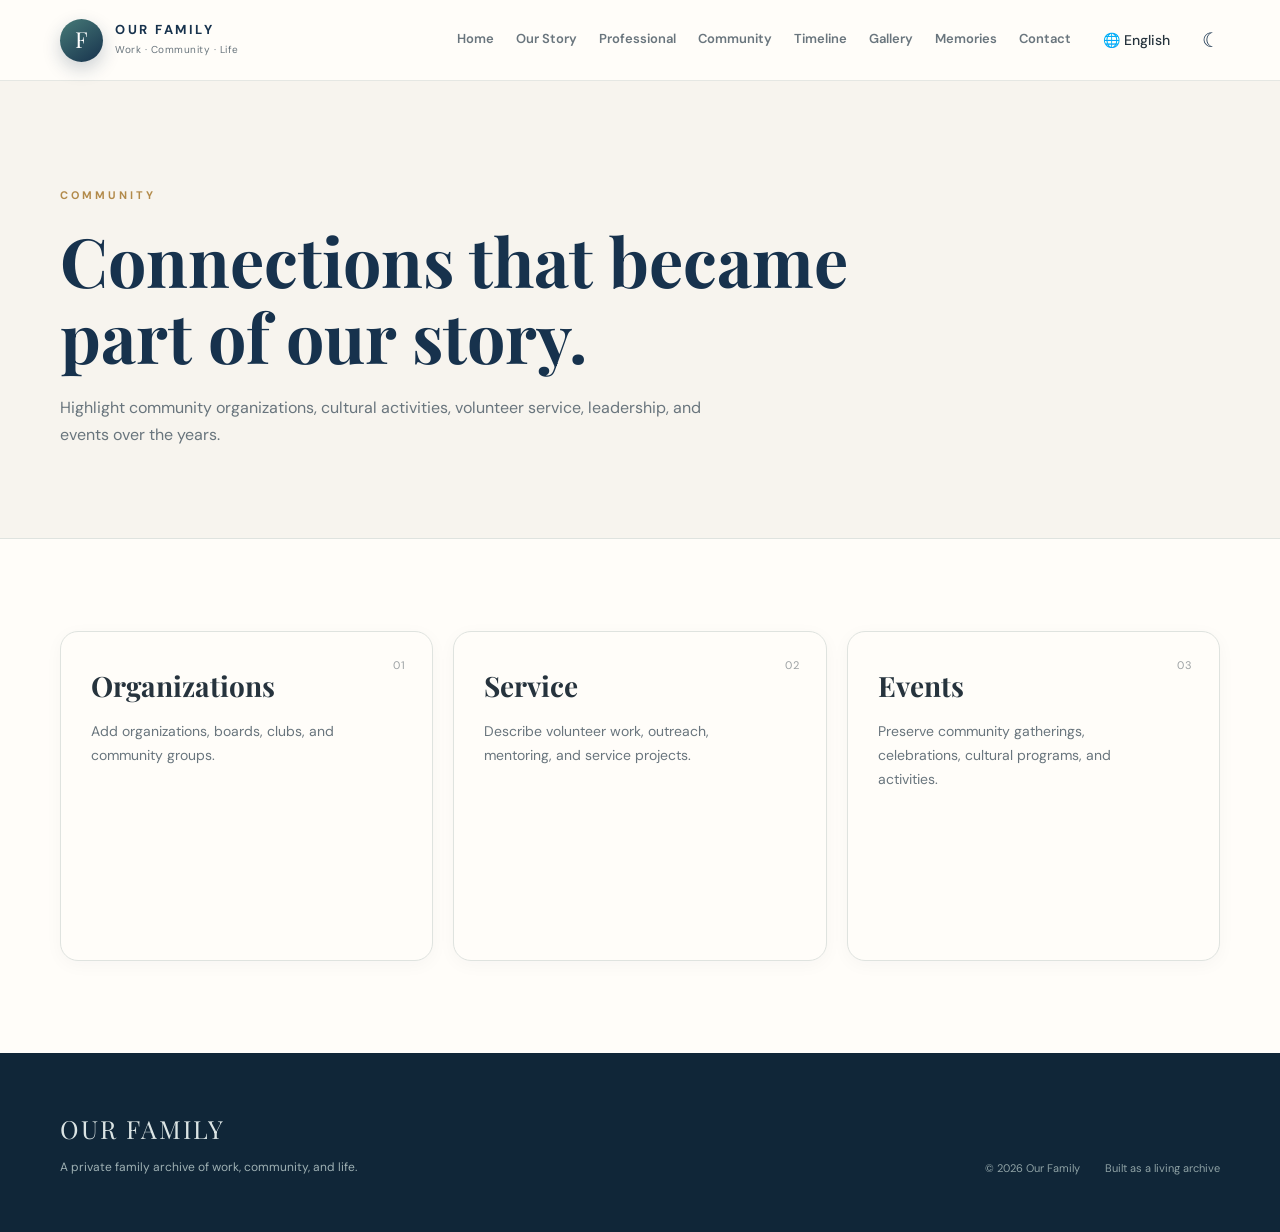
==== family-website-starter/community.html @ 3c34060d "Add files via upload" ====
<!DOCTYPE html>
<html lang="en">

<head>

    <meta charset="UTF-8">
    <meta name="viewport" content="width=device-width,initial-scale=1.0">

    <meta name="description"
          data-en="A record of community organizations, volunteer activities, events, and service."
          data-zh="记录社区组织、志愿活动、事件与服务。"
          content="A record of community organizations, volunteer activities, events, and service.">

    <title data-en="Community | Our Family" data-zh="社区 | 我们的家">
        Community | Our Family
    </title>

    <link rel="preconnect" href="https://fonts.googleapis.com">
    <link rel="preconnect" href="https://fonts.gstatic.com" crossorigin>
    <link href="https://fonts.googleapis.com/css2?family=DM+Sans:wght@400;500;600;700&family=Playfair+Display:wght@500;600;700&display=swap" rel="stylesheet">
    <link rel="stylesheet" href="css/style.css">

</head>


<body>

<header class="site-header">

    <nav class="navbar container">

        <a class="brand" href="index.html">
            <span class="brand-mark">F</span>
            <span>
                <strong data-en="OUR FAMILY" data-zh="我们的家">OUR FAMILY</strong>
                <small data-en="Work · Community · Life" data-zh="工作 · 社区 · 生活">Work · Community · Life</small>
            </span>
        </a>

        <button class="menu-toggle" id="menuToggle">☰</button>

        <div class="nav-links" id="navLinks">

            <a href="index.html"        data-en="Home"         data-zh="首页">Home</a>
            <a href="story.html"        data-en="Our Story"    data-zh="我们的故事">Our Story</a>
            <a href="professional.html" data-en="Professional" data-zh="职业">Professional</a>
            <a href="community.html"    data-en="Community"    data-zh="社区">Community</a>
            <a href="timeline.html"     data-en="Timeline"     data-zh="时间线">Timeline</a>
            <a href="gallery.html"      data-en="Gallery"      data-zh="相册">Gallery</a>
            <a href="memories.html"     data-en="Memories"     data-zh="回忆">Memories</a>
            <a href="contact.html"      data-en="Contact"      data-zh="联系我们">Contact</a>

            <div class="language-switcher">
                <button id="languageButton" aria-label="Select language" title="Select language">🌐 English</button>
                <div id="languageMenu" class="language-menu">
                    <button id="englishButton">🇺🇸 English</button>
                    <button id="chineseButton">🇨🇳 中文</button>
                </div>
            </div>

            <button class="icon-button" id="themeButton">☾</button>

        </div>

    </nav>

</header>


<main>

    <section class="page-hero">
        <div class="container">

            <p class="eyebrow" data-en="Community" data-zh="社区">Community</p>

            <h1 data-en="Connections that became part of our story."
                data-zh="成为我们故事一部分的种种联系。">
                Connections that became part of our story.
            </h1>

            <p data-en="Highlight community organizations, cultural activities, volunteer service, leadership, and events over the years."
               data-zh="展示多年来参与的社区组织、文化活动、志愿服务、领导角色与活动。">
                Highlight community organizations, cultural activities,
                volunteer service, leadership, and events over the years.
            </p>

        </div>
    </section>


    <section class="section">

        <div class="container">

            <div class="feature-grid">

                <div class="feature-card">
                    <span class="card-number">01</span>
                    <h3 data-en="Organizations" data-zh="组织">Organizations</h3>
                    <p data-en="Add organizations, boards, clubs, and community groups."
                       data-zh="添加组织、理事会、俱乐部和社区团体。">
                        Add organizations, boards, clubs, and community groups.
                    </p>
                </div>

                <div class="feature-card">
                    <span class="card-number">02</span>
                    <h3 data-en="Service" data-zh="服务">Service</h3>
                    <p data-en="Describe volunteer work, outreach, mentoring, and service projects."
                       data-zh="描述志愿工作、外展、辅导和服务项目。">
                        Describe volunteer work, outreach, mentoring, and
                        service projects.
                    </p>
                </div>

                <div class="feature-card">
                    <span class="card-number">03</span>
                    <h3 data-en="Events" data-zh="活动">Events</h3>
                    <p data-en="Preserve community gatherings, celebrations, cultural programs, and activities."
                       data-zh="保存社区聚会、庆典、文化节目和活动。">
                        Preserve community gatherings, celebrations, cultural
                        programs, and activities.
                    </p>
                </div>

            </div>

        </div>

    </section>

</main>


<footer class="footer">
    <div class="container footer-grid">
        <div>
            <div class="footer-brand" data-en="OUR FAMILY" data-zh="我们的家">OUR FAMILY</div>
            <p data-en="A private family archive of work, community, and life."
               data-zh="一个记录工作、社区与生活的私人家族档案。">
                A private family archive of work, community, and life.
            </p>
        </div>
        <div class="footer-meta">
            <span data-en="© 2026 Our Family" data-zh="© 2026 我们的家">© 2026 Our Family</span>
            <span data-en="Built as a living archive" data-zh="构建为一份鲜活的档案">Built as a living archive</span>
        </div>
    </div>
</footer>


<style>
.language-switcher{position:relative;display:inline-block}
#languageButton{border:none;background:transparent;color:inherit;font-family:inherit;font-size:14px;font-weight:500;cursor:pointer;padding:8px 10px;border-radius:8px;transition:background .3s ease,color .3s ease}
#languageButton:hover{background:rgba(0,0,0,.06)}
.language-menu{position:absolute;top:calc(100% + 8px);right:0;min-width:140px;background:#fff;border:1px solid #E5E9EF;border-radius:10px;box-shadow:0 8px 25px rgba(0,0,0,.15);padding:6px;display:none;z-index:1000}
.language-menu.show{display:block}
.language-menu button{width:100%;border:none;background:transparent;text-align:left;padding:9px 12px;border-radius:7px;font-family:inherit;font-size:14px;cursor:pointer;color:#333}
.language-menu button:hover{background:#EAF3FC;color:#0B4F9C}
body.dark .language-menu,body.theme-dark .language-menu{background:#18232D;border-color:#2D3A45}
body.dark .language-menu button,body.theme-dark .language-menu button{color:#E5E9EF}
body.dark .language-menu button:hover,body.theme-dark .language-menu button:hover{background:#24384A;color:#8FC5FF}
</style>


<script>
(function(){
    var DEFAULT_LANG = "en";
    var STORAGE_KEY  = "family-site-language";
    var langButton = document.getElementById("languageButton");
    var langMenu   = document.getElementById("languageMenu");
    var enButton   = document.getElementById("englishButton");
    var zhButton   = document.getElementById("chineseButton");
    if (!langButton) return;
    var currentLang = localStorage.getItem(STORAGE_KEY) || DEFAULT_LANG;
    function applyLanguage(lang){
        currentLang = lang;
        localStorage.setItem(STORAGE_KEY, lang);
        document.documentElement.lang = lang === "zh" ? "zh-CN" : "en";
        document.querySelectorAll("[data-en][data-zh]").forEach(function(el){
            var text = el.getAttribute("data-" + lang);
            if (text !== null) el.textContent = text;
        });
        langButton.textContent = lang === "zh" ? "🌐 中文" : "🌐 English";
    }
    applyLanguage(currentLang);
    langButton.addEventListener("click", function(e){
        e.stopPropagation();
        langMenu.classList.toggle("show");
    });
    enButton.addEventListener("click", function(){
        applyLanguage("en");
        langMenu.classList.remove("show");
    });
    zhButton.addEventListener("click", function(){
        applyLanguage("zh");
        langMenu.classList.remove("show");
    });
    document.addEventListener("click", function(e){
        if (!langMenu.contains(e.target) && e.target !== langButton) {
            langMenu.classList.remove("show");
        }
    });
})();
</script>


<script src="js/main.js"></script>

</body>

</html>
---- family-website-starter/css/style.css ----
:root {
  --navy: #17324d;
  --navy-deep: #102638;
  --teal: #477b78;
  --sage: #dfe9e3;
  --gold: #b28a4a;
  --cream: #f7f4ee;
  --paper: #fffdf9;
  --ink: #26333d;
  --muted: #69757d;
  --line: #dfe3df;
  --shadow: 0 18px 50px rgba(25, 45, 60, .10);
  --radius: 18px;
}
* { box-sizing: border-box; margin: 0; padding: 0; }
html { scroll-behavior: smooth; }
body { font-family: "DM Sans", sans-serif; color: var(--ink); background: var(--paper); line-height: 1.7; }
body.dark { --paper:#15202a; --cream:#101a22; --ink:#edf2f2; --muted:#b4c0c3; --line:#33434c; --navy:#dce8e7; --navy-deep:#f1f5f4; --sage:#263a3a; --shadow:0 18px 50px rgba(0,0,0,.25); }
a { color: inherit; text-decoration: none; }
.container { width: min(1160px, calc(100% - 40px)); margin: auto; }
.section { padding: 92px 0; }
.site-header { position: sticky; top:0; z-index:50; background: rgba(255,253,249,.88); backdrop-filter: blur(16px); border-bottom:1px solid rgba(223,227,223,.8); }
.dark .site-header { background:rgba(16,26,34,.90); }
.navbar { min-height:78px; display:flex; align-items:center; justify-content:space-between; gap:25px; }
.brand { display:flex; align-items:center; gap:12px; min-width:210px; }
.brand-mark { width:43px; height:43px; border-radius:50%; display:grid; place-items:center; color:#fff; background:linear-gradient(145deg,var(--teal),var(--navy)); font-family:"Playfair Display",serif; font-size:22px; box-shadow:0 7px 18px rgba(23,50,77,.22); }
.brand strong { display:block; color:var(--navy); font-size:13px; letter-spacing:2.5px; line-height:1.2; }
.dark .brand strong { color:var(--navy-deep); }
.brand small { display:block; color:var(--muted); font-size:10px; letter-spacing:.5px; margin-top:3px; }
.nav-links { display:flex; align-items:center; gap:22px; }
.nav-links a { font-size:13px; font-weight:600; color:var(--muted); padding:28px 0; border-bottom:2px solid transparent; }
.nav-links a:hover,.nav-links a.active { color:var(--navy); border-bottom-color:var(--gold); }
.icon-button,.menu-toggle { border:0; background:none; cursor:pointer; color:var(--navy); font-size:20px; }
.menu-toggle { display:none; }
.hero { min-height:690px; position:relative; display:flex; align-items:center; overflow:hidden; background:linear-gradient(115deg,#102b40,#315f65); color:#fff; }
.hero::before { content:""; position:absolute; inset:0; background:radial-gradient(circle at 78% 30%,rgba(255,255,255,.15),transparent 34%), linear-gradient(90deg,rgba(16,38,56,.93),rgba(23,50,77,.55)); }
.hero::after { content:""; position:absolute; right:-8%; bottom:-42%; width:55%; aspect-ratio:1; border:1px solid rgba(255,255,255,.15); border-radius:50%; box-shadow:0 0 0 80px rgba(255,255,255,.025),0 0 0 160px rgba(255,255,255,.018); }
.hero-content { position:relative; z-index:2; padding:100px 20px; }
.eyebrow { text-transform:uppercase; letter-spacing:3px; font-size:11px; font-weight:700; color:var(--gold); margin-bottom:17px; }
.hero h1 { font-family:"Playfair Display",serif; font-size:clamp(48px,6vw,76px); line-height:1.08; font-weight:600; max-width:800px; }
.hero h1 em { color:#d7e5df; font-weight:500; }
.hero-text { max-width:620px; color:#d9e4e5; margin:25px 0 34px; font-size:17px; }
.hero-actions { display:flex; gap:13px; flex-wrap:wrap; }
.button { display:inline-flex; align-items:center; justify-content:center; min-height:48px; padding:0 23px; border-radius:999px; font-weight:700; font-size:13px; transition:.2s; }
.button:hover { transform:translateY(-2px); }
.button-primary { background:#fff; color:var(--navy-deep); }
.button-light { border:1px solid rgba(255,255,255,.45); color:#fff; }
.hero-note { position:absolute; z-index:3; bottom:26px; right:30px; font-size:10px; letter-spacing:1.5px; text-transform:uppercase; opacity:.65; }
.intro { background:var(--cream); }
.intro-grid { display:grid; grid-template-columns:1fr 1fr; gap:80px; align-items:start; }
h2 { font-family:"Playfair Display",serif; font-size:clamp(34px,4vw,52px); line-height:1.18; color:var(--navy); font-weight:600; }
.intro-copy { max-width:600px; color:var(--muted); font-size:16px; }
.intro-copy p + p { margin-top:18px; }
.section-heading { display:flex; justify-content:space-between; align-items:end; gap:30px; margin-bottom:38px; }
.section-heading > p { color:var(--muted); max-width:310px; text-align:right; }
.feature-grid { display:grid; grid-template-columns:repeat(3,1fr); gap:20px; }
.feature-card { position:relative; min-height:330px; padding:30px; border:1px solid var(--line); border-radius:var(--radius); background:var(--paper); box-shadow:0 4px 18px rgba(20,40,50,.035); transition:.25s; }
.feature-card:hover { transform:translateY(-6px); box-shadow:var(--shadow); }
.feature-card-accent { background:var(--navy); color:#fff; border-color:var(--navy); }
.card-number { position:absolute; top:24px; right:26px; font-size:11px; letter-spacing:1px; opacity:.45; }
.card-icon { width:48px; height:48px; border-radius:14px; background:var(--sage); color:var(--teal); display:grid; place-items:center; font-size:23px; margin:20px 0 35px; }
.feature-card-accent .card-icon { background:rgba(255,255,255,.12); color:#e2c88f; }
.feature-card h3 { font-family:"Playfair Display",serif; font-size:28px; margin-bottom:10px; }
.feature-card p { color:var(--muted); font-size:14px; max-width:280px; }
.feature-card-accent p { color:#cbd7d9; }
.text-link { position:absolute; bottom:27px; left:30px; color:var(--gold); font-size:12px; font-weight:700; }
.photo-band { min-height:410px; background:linear-gradient(120deg,#315f65,#17324d); display:grid; place-items:center; padding:30px; }
.photo-placeholder { width:min(920px,90%); height:330px; border:1px dashed rgba(255,255,255,.35); border-radius:24px; display:grid; place-items:center; align-content:center; color:#fff; text-align:center; background:linear-gradient(135deg,rgba(255,255,255,.08),rgba(255,255,255,.02)); }
.photo-placeholder span { font-size:13px; letter-spacing:4px; font-weight:700; }
.photo-placeholder small { margin-top:9px; color:#cbd8d9; font-size:12px; }
.stats { background:var(--cream); padding:55px 0; }
.stats-grid { display:grid; grid-template-columns:repeat(4,1fr); }
.stats-grid div { padding:12px 30px; border-right:1px solid var(--line); }
.stats-grid div:last-child { border:0; }
.stats-grid strong { display:block; font-family:"Playfair Display",serif; color:var(--gold); font-size:30px; }
.stats-grid span { color:var(--muted); font-size:12px; }
.footer { background:var(--navy-deep); color:#dbe4e4; padding:55px 0; }
.footer-brand { font-family:"Playfair Display",serif; font-size:25px; letter-spacing:2px; }
.footer p { color:#9eb0b3; font-size:12px; margin-top:6px; }
.footer-grid { display:flex; justify-content:space-between; gap:30px; align-items:end; }
.footer-meta { display:flex; gap:25px; color:#8fa2a5; font-size:11px; }
@media (max-width:980px) {
  .nav-links { gap:13px; }
  .nav-links a { font-size:12px; }
}
@media (max-width:820px) {
  .menu-toggle { display:block; }
  .nav-links { display:none; position:absolute; left:20px; right:20px; top:70px; padding:15px 20px; flex-direction:column; align-items:stretch; background:var(--paper); border:1px solid var(--line); border-radius:16px; box-shadow:var(--shadow); }
  .nav-links.open { display:flex; }
  .nav-links a { padding:10px 0; border:0; }
  .intro-grid,.feature-grid { grid-template-columns:1fr; gap:30px; }
  .section-heading { align-items:start; flex-direction:column; }
  .section-heading > p { text-align:left; }
  .stats-grid { grid-template-columns:repeat(2,1fr); }
  .stats-grid div:nth-child(2) { border-right:0; }
  .footer-grid,.footer-meta { flex-direction:column; align-items:start; }
}
@media (max-width:560px) {
  .container { width:min(100% - 28px,1160px); }
  .hero { min-height:620px; }
  .hero h1 { font-size:43px; }
  .hero-text { font-size:15px; }
  .section { padding:68px 0; }
  .stats-grid { grid-template-columns:1fr; }
  .stats-grid div { border-right:0; border-bottom:1px solid var(--line); padding:16px 0; }
}

.page-hero { padding:105px 0 90px; background:var(--cream); border-bottom:1px solid var(--line); }
.page-hero h1 { font-family:"Playfair Display",serif; color:var(--navy); font-size:clamp(42px,6vw,68px); line-height:1.12; max-width:850px; }
.page-hero > div > p:last-child { max-width:680px; color:var(--muted); margin-top:20px; font-size:16px; }
.content-grid { display:grid; grid-template-columns:1fr 1fr; gap:80px; }
.content-copy { color:var(--muted); font-size:16px; }
.content-copy p + p { margin-top:18px; }
.soft { background:var(--cream); }
.quote { max-width:850px; margin:auto; text-align:center; font:500 clamp(30px,4vw,46px)/1.3 "Playfair Display",serif; color:var(--navy); }
.person-grid { display:grid; grid-template-columns:1fr 1fr; gap:25px; }
.person-card { border:1px solid var(--line); border-radius:var(--radius); padding:28px; background:var(--paper); box-shadow:var(--shadow); display:grid; grid-template-columns:170px 1fr; gap:25px; align-items:center; }
.person-card h2 { font-size:31px; }
.portrait-placeholder { min-height:210px; border-radius:15px; background:linear-gradient(145deg,var(--sage),#d0dcda); display:grid; place-items:center; color:var(--teal); font-weight:700; font-size:11px; letter-spacing:2px; }
.muted { color:var(--muted); }
.person-card .muted { margin-top:16px; font-size:14px; }
.timeline { max-width:850px; }
.timeline article { display:grid; grid-template-columns:150px 1fr; gap:35px; padding:0 0 48px 0; border-left:1px solid var(--line); margin-left:70px; padding-left:45px; position:relative; }
.timeline article::before { content:""; position:absolute; width:12px; height:12px; background:var(--gold); border:4px solid var(--paper); box-shadow:0 0 0 1px var(--gold); border-radius:50%; left:-7px; top:4px; }
.timeline time { color:var(--gold); font-weight:700; letter-spacing:1px; }
.timeline h3 { font:600 27px "Playfair Display",serif; color:var(--navy); margin-bottom:6px; }
.timeline p { color:var(--muted); font-size:14px; }
.gallery-grid { display:grid; grid-template-columns:repeat(3,1fr); gap:18px; }
.gallery-tile { min-height:250px; border-radius:var(--radius); padding:25px; display:flex; flex-direction:column; justify-content:end; color:#fff; background:linear-gradient(145deg,#477b78,#17324d); box-shadow:var(--shadow); transition:.25s; }
.gallery-tile:hover { transform:translateY(-5px); }
.gallery-tile.large { grid-row:span 2; min-height:520px; background:linear-gradient(145deg,#315f65,#17324d); }
.gallery-tile span { font:600 32px "Playfair Display",serif; }
.gallery-tile small { color:#d7e3e3; margin-top:3px; }
.story-cards { display:grid; grid-template-columns:1fr 1fr; gap:25px; }
.story-cards article,.contact-card { padding:42px; border:1px solid var(--line); border-radius:var(--radius); background:var(--paper); box-shadow:var(--shadow); }
.story-cards h2,.contact-card h2 { font-size:35px; margin-bottom:15px; }
@media(max-width:820px){.content-grid,.person-grid,.story-cards{grid-template-columns:1fr}.person-card{grid-template-columns:1fr}.gallery-grid{grid-template-columns:1fr 1fr}.gallery-tile.large{grid-row:auto;min-height:250px}.timeline article{grid-template-columns:90px 1fr;margin-left:20px;padding-left:25px}}
@media(max-width:560px){.gallery-grid{grid-template-columns:1fr}.page-hero{padding:75px 0 65px}.person-card{padding:20px}}
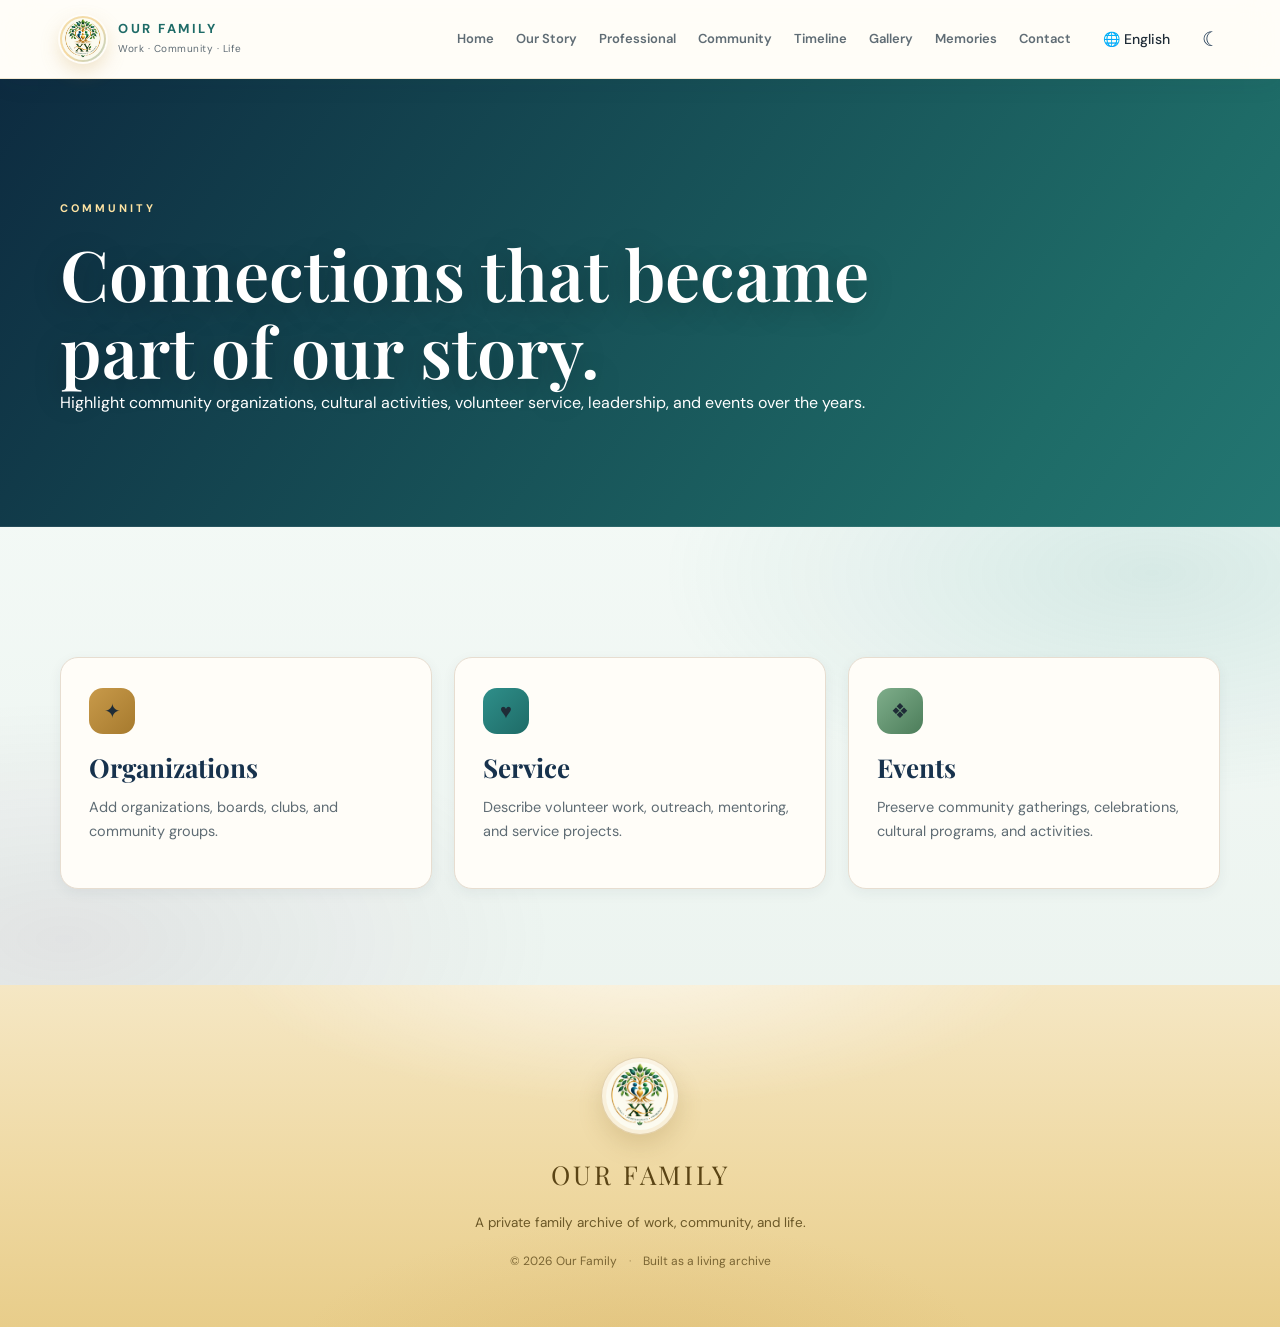
==== commit f16945dc: "added logo and changed colors" ====
--- a/family-website-starter/community.html
+++ b/family-website-starter/community.html
@@ -15,6 +15,8 @@
         Community | Our Family
     </title>
 
+    <link rel="icon" href="assets/images/family/logo.png">
+
     <link rel="preconnect" href="https://fonts.googleapis.com">
     <link rel="preconnect" href="https://fonts.gstatic.com" crossorigin>
     <link href="https://fonts.googleapis.com/css2?family=DM+Sans:wght@400;500;600;700&family=Playfair+Display:wght@500;600;700&display=swap" rel="stylesheet">
@@ -30,7 +32,7 @@
     <nav class="navbar container">
 
         <a class="brand" href="index.html">
-            <span class="brand-mark">F</span>
+            <img class="brand-logo" src="assets/images/family/logo.png" alt="Our Family logo" width="43" height="43">
             <span>
                 <strong data-en="OUR FAMILY" data-zh="我们的家">OUR FAMILY</strong>
                 <small data-en="Work · Community · Life" data-zh="工作 · 社区 · 生活">Work · Community · Life</small>
@@ -89,35 +91,36 @@
     </section>
 
 
-    <section class="section">
-
+    <section class="section section-cool">
         <div class="container">
-
-            <div class="feature-grid">
-
-                <div class="feature-card">
-                    <span class="card-number">01</span>
+            <div class="card-grid">
+
+                <div class="card card-gold">
+                    <div class="card-icon" aria-hidden="true">✦</div>
                     <h3 data-en="Organizations" data-zh="组织">Organizations</h3>
-                    <p data-en="Add organizations, boards, clubs, and community groups."
+                    <p class="muted"
+                       data-en="Add organizations, boards, clubs, and community groups."
                        data-zh="添加组织、理事会、俱乐部和社区团体。">
                         Add organizations, boards, clubs, and community groups.
                     </p>
                 </div>
 
-                <div class="feature-card">
-                    <span class="card-number">02</span>
+                <div class="card card-teal">
+                    <div class="card-icon" aria-hidden="true">♥</div>
                     <h3 data-en="Service" data-zh="服务">Service</h3>
-                    <p data-en="Describe volunteer work, outreach, mentoring, and service projects."
+                    <p class="muted"
+                       data-en="Describe volunteer work, outreach, mentoring, and service projects."
                        data-zh="描述志愿工作、外展、辅导和服务项目。">
                         Describe volunteer work, outreach, mentoring, and
                         service projects.
                     </p>
                 </div>
 
-                <div class="feature-card">
-                    <span class="card-number">03</span>
+                <div class="card card-sage">
+                    <div class="card-icon" aria-hidden="true">❖</div>
                     <h3 data-en="Events" data-zh="活动">Events</h3>
-                    <p data-en="Preserve community gatherings, celebrations, cultural programs, and activities."
+                    <p class="muted"
+                       data-en="Preserve community gatherings, celebrations, cultural programs, and activities."
                        data-zh="保存社区聚会、庆典、文化节目和活动。">
                         Preserve community gatherings, celebrations, cultural
                         programs, and activities.
@@ -125,27 +128,32 @@
                 </div>
 
             </div>
-
-        </div>
-
+        </div>
     </section>
 
 </main>
 
 
 <footer class="footer">
-    <div class="container footer-grid">
-        <div>
-            <div class="footer-brand" data-en="OUR FAMILY" data-zh="我们的家">OUR FAMILY</div>
-            <p data-en="A private family archive of work, community, and life."
-               data-zh="一个记录工作、社区与生活的私人家族档案。">
-                A private family archive of work, community, and life.
-            </p>
-        </div>
+    <div class="footer-glow" aria-hidden="true"></div>
+    <div class="container footer-centered">
+
+        <img class="footer-logo" src="assets/images/family/logo.png" alt="Our Family logo" width="72" height="72">
+
+        <div class="footer-brand" data-en="OUR FAMILY" data-zh="我们的家">OUR FAMILY</div>
+
+        <p class="footer-tagline"
+           data-en="A private family archive of work, community, and life."
+           data-zh="一个记录工作、社区与生活的私人家族档案。">
+            A private family archive of work, community, and life.
+        </p>
+
         <div class="footer-meta">
             <span data-en="© 2026 Our Family" data-zh="© 2026 我们的家">© 2026 Our Family</span>
+            <span class="footer-dot">·</span>
             <span data-en="Built as a living archive" data-zh="构建为一份鲜活的档案">Built as a living archive</span>
         </div>
+
     </div>
 </footer>
 
@@ -209,5 +217,4 @@
 <script src="js/main.js"></script>
 
 </body>
-
-</html>+</html>
--- a/family-website-starter/css/style.css
+++ b/family-website-starter/css/style.css
@@ -1,138 +1,968 @@
+/* =========================================================
+   OUR FAMILY — COLORFUL, ANIMATED THEME
+   Palette: deep teal · sage · gold · amber · plum
+   ========================================================= */
+
 :root {
   --navy: #17324d;
-  --navy-deep: #102638;
-  --teal: #477b78;
+  --navy-deep: #0d1e2e;
+
+  --teal: #2f8f8a;
+  --teal-deep: #1e6b67;
   --sage: #dfe9e3;
-  --gold: #b28a4a;
-  --cream: #f7f4ee;
-  --paper: #fffdf9;
-  --ink: #26333d;
-  --muted: #69757d;
-  --line: #dfe3df;
-  --shadow: 0 18px 50px rgba(25, 45, 60, .10);
+  --sage-deep: #b8d0c4;
+
+  --gold: #c89a4a;
+  --gold-deep: #a67a2e;
+  --gold-soft: #f2dfae;
+  --amber: #d99a3d;
+  --amber-soft: #f5d9a3;
+
+  --coral: #cf7a55;
+  --coral-soft: #f2cdb8;
+
+  --plum: #7a4a72;
+  --plum-soft: #d8b8d2;
+
+  --cream: #fbf6ec;
+  --paper: #fffdf8;
+  --ink: #1f2c37;
+  --muted: #5f6c74;
+  --line: #e7ddd0;
+
+  --shadow-sm: 0 4px 14px rgba(30, 50, 70, .06);
+  --shadow:    0 18px 44px rgba(30, 50, 70, .12);
+  --shadow-lg: 0 30px 70px rgba(30, 50, 70, .18);
+
   --radius: 18px;
-}
+  --radius-sm: 12px;
+}
+
 * { box-sizing: border-box; margin: 0; padding: 0; }
 html { scroll-behavior: smooth; }
-body { font-family: "DM Sans", sans-serif; color: var(--ink); background: var(--paper); line-height: 1.7; }
-body.dark { --paper:#15202a; --cream:#101a22; --ink:#edf2f2; --muted:#b4c0c3; --line:#33434c; --navy:#dce8e7; --navy-deep:#f1f5f4; --sage:#263a3a; --shadow:0 18px 50px rgba(0,0,0,.25); }
+
+body {
+  font-family: "DM Sans", sans-serif;
+  color: var(--ink);
+  background: var(--paper);
+  line-height: 1.7;
+  -webkit-font-smoothing: antialiased;
+  position: relative;
+  min-height: 100vh;
+  overflow-x: hidden;
+  transition: color .4s ease, background .4s ease;
+}
+
+body.dark {
+  --paper: #101a22;
+  --cream: #0d1720;
+  --ink: #eef4f3;
+  --muted: #b0c0c3;
+  --line: #2b3d47;
+  --navy: #cfe6e4;
+  --navy-deep: #eaf2f1;
+  --sage: #1e2e30;
+  background: var(--paper);
+}
+
+/* =========================================================
+   FULL-PAGE COLOR-SHIFTING BACKGROUND
+   ========================================================= */
+
+.bg-shift {
+  position: fixed;
+  inset: 0;
+  z-index: -1;
+  pointer-events: none;
+  background: linear-gradient(
+    125deg,
+    #fdf5e0 0%,
+    #f4ead0 18%,
+    #e8f1e6 36%,
+    #d9ebe6 52%,
+    #ecdfc2 70%,
+    #e6d29a 84%,
+    #fdf5e0 100%
+  );
+  background-size: 400% 400%;
+  animation: pageShift 42s ease-in-out infinite;
+  transition: opacity .4s ease;
+}
+
+@keyframes pageShift {
+  0%   { background-position: 0% 50%; }
+  50%  { background-position: 100% 50%; }
+  100% { background-position: 0% 50%; }
+}
+
+body.dark .bg-shift {
+  background: linear-gradient(
+    125deg,
+    #0c1a24 0%,
+    #12252c 18%,
+    #14202c 36%,
+    #1c2028 52%,
+    #241e1a 70%,
+    #1a1a20 84%,
+    #0c1a24 100%
+  );
+  background-size: 400% 400%;
+}
+
+@media (prefers-reduced-motion: reduce) {
+  .bg-shift,
+  .page-hero,
+  .hero-blobs span { animation: none !important; }
+}
+
 a { color: inherit; text-decoration: none; }
 .container { width: min(1160px, calc(100% - 40px)); margin: auto; }
-.section { padding: 92px 0; }
-.site-header { position: sticky; top:0; z-index:50; background: rgba(255,253,249,.88); backdrop-filter: blur(16px); border-bottom:1px solid rgba(223,227,223,.8); }
-.dark .site-header { background:rgba(16,26,34,.90); }
-.navbar { min-height:78px; display:flex; align-items:center; justify-content:space-between; gap:25px; }
-.brand { display:flex; align-items:center; gap:12px; min-width:210px; }
-.brand-mark { width:43px; height:43px; border-radius:50%; display:grid; place-items:center; color:#fff; background:linear-gradient(145deg,var(--teal),var(--navy)); font-family:"Playfair Display",serif; font-size:22px; box-shadow:0 7px 18px rgba(23,50,77,.22); }
-.brand strong { display:block; color:var(--navy); font-size:13px; letter-spacing:2.5px; line-height:1.2; }
-.dark .brand strong { color:var(--navy-deep); }
-.brand small { display:block; color:var(--muted); font-size:10px; letter-spacing:.5px; margin-top:3px; }
-.nav-links { display:flex; align-items:center; gap:22px; }
-.nav-links a { font-size:13px; font-weight:600; color:var(--muted); padding:28px 0; border-bottom:2px solid transparent; }
-.nav-links a:hover,.nav-links a.active { color:var(--navy); border-bottom-color:var(--gold); }
-.icon-button,.menu-toggle { border:0; background:none; cursor:pointer; color:var(--navy); font-size:20px; }
-.menu-toggle { display:none; }
-.hero { min-height:690px; position:relative; display:flex; align-items:center; overflow:hidden; background:linear-gradient(115deg,#102b40,#315f65); color:#fff; }
-.hero::before { content:""; position:absolute; inset:0; background:radial-gradient(circle at 78% 30%,rgba(255,255,255,.15),transparent 34%), linear-gradient(90deg,rgba(16,38,56,.93),rgba(23,50,77,.55)); }
-.hero::after { content:""; position:absolute; right:-8%; bottom:-42%; width:55%; aspect-ratio:1; border:1px solid rgba(255,255,255,.15); border-radius:50%; box-shadow:0 0 0 80px rgba(255,255,255,.025),0 0 0 160px rgba(255,255,255,.018); }
-.hero-content { position:relative; z-index:2; padding:100px 20px; }
-.eyebrow { text-transform:uppercase; letter-spacing:3px; font-size:11px; font-weight:700; color:var(--gold); margin-bottom:17px; }
-.hero h1 { font-family:"Playfair Display",serif; font-size:clamp(48px,6vw,76px); line-height:1.08; font-weight:600; max-width:800px; }
-.hero h1 em { color:#d7e5df; font-weight:500; }
-.hero-text { max-width:620px; color:#d9e4e5; margin:25px 0 34px; font-size:17px; }
-.hero-actions { display:flex; gap:13px; flex-wrap:wrap; }
-.button { display:inline-flex; align-items:center; justify-content:center; min-height:48px; padding:0 23px; border-radius:999px; font-weight:700; font-size:13px; transition:.2s; }
-.button:hover { transform:translateY(-2px); }
-.button-primary { background:#fff; color:var(--navy-deep); }
-.button-light { border:1px solid rgba(255,255,255,.45); color:#fff; }
-.hero-note { position:absolute; z-index:3; bottom:26px; right:30px; font-size:10px; letter-spacing:1.5px; text-transform:uppercase; opacity:.65; }
-.intro { background:var(--cream); }
-.intro-grid { display:grid; grid-template-columns:1fr 1fr; gap:80px; align-items:start; }
-h2 { font-family:"Playfair Display",serif; font-size:clamp(34px,4vw,52px); line-height:1.18; color:var(--navy); font-weight:600; }
-.intro-copy { max-width:600px; color:var(--muted); font-size:16px; }
-.intro-copy p + p { margin-top:18px; }
-.section-heading { display:flex; justify-content:space-between; align-items:end; gap:30px; margin-bottom:38px; }
-.section-heading > p { color:var(--muted); max-width:310px; text-align:right; }
-.feature-grid { display:grid; grid-template-columns:repeat(3,1fr); gap:20px; }
-.feature-card { position:relative; min-height:330px; padding:30px; border:1px solid var(--line); border-radius:var(--radius); background:var(--paper); box-shadow:0 4px 18px rgba(20,40,50,.035); transition:.25s; }
-.feature-card:hover { transform:translateY(-6px); box-shadow:var(--shadow); }
-.feature-card-accent { background:var(--navy); color:#fff; border-color:var(--navy); }
-.card-number { position:absolute; top:24px; right:26px; font-size:11px; letter-spacing:1px; opacity:.45; }
-.card-icon { width:48px; height:48px; border-radius:14px; background:var(--sage); color:var(--teal); display:grid; place-items:center; font-size:23px; margin:20px 0 35px; }
-.feature-card-accent .card-icon { background:rgba(255,255,255,.12); color:#e2c88f; }
-.feature-card h3 { font-family:"Playfair Display",serif; font-size:28px; margin-bottom:10px; }
-.feature-card p { color:var(--muted); font-size:14px; max-width:280px; }
-.feature-card-accent p { color:#cbd7d9; }
-.text-link { position:absolute; bottom:27px; left:30px; color:var(--gold); font-size:12px; font-weight:700; }
-.photo-band { min-height:410px; background:linear-gradient(120deg,#315f65,#17324d); display:grid; place-items:center; padding:30px; }
-.photo-placeholder { width:min(920px,90%); height:330px; border:1px dashed rgba(255,255,255,.35); border-radius:24px; display:grid; place-items:center; align-content:center; color:#fff; text-align:center; background:linear-gradient(135deg,rgba(255,255,255,.08),rgba(255,255,255,.02)); }
-.photo-placeholder span { font-size:13px; letter-spacing:4px; font-weight:700; }
-.photo-placeholder small { margin-top:9px; color:#cbd8d9; font-size:12px; }
-.stats { background:var(--cream); padding:55px 0; }
-.stats-grid { display:grid; grid-template-columns:repeat(4,1fr); }
-.stats-grid div { padding:12px 30px; border-right:1px solid var(--line); }
-.stats-grid div:last-child { border:0; }
-.stats-grid strong { display:block; font-family:"Playfair Display",serif; color:var(--gold); font-size:30px; }
-.stats-grid span { color:var(--muted); font-size:12px; }
-.footer { background:var(--navy-deep); color:#dbe4e4; padding:55px 0; }
-.footer-brand { font-family:"Playfair Display",serif; font-size:25px; letter-spacing:2px; }
-.footer p { color:#9eb0b3; font-size:12px; margin-top:6px; }
-.footer-grid { display:flex; justify-content:space-between; gap:30px; align-items:end; }
-.footer-meta { display:flex; gap:25px; color:#8fa2a5; font-size:11px; }
-@media (max-width:980px) {
-  .nav-links { gap:13px; }
-  .nav-links a { font-size:12px; }
-}
-@media (max-width:820px) {
-  .menu-toggle { display:block; }
-  .nav-links { display:none; position:absolute; left:20px; right:20px; top:70px; padding:15px 20px; flex-direction:column; align-items:stretch; background:var(--paper); border:1px solid var(--line); border-radius:16px; box-shadow:var(--shadow); }
-  .nav-links.open { display:flex; }
-  .nav-links a { padding:10px 0; border:0; }
-  .intro-grid,.feature-grid { grid-template-columns:1fr; gap:30px; }
-  .section-heading { align-items:start; flex-direction:column; }
-  .section-heading > p { text-align:left; }
-  .stats-grid { grid-template-columns:repeat(2,1fr); }
-  .stats-grid div:nth-child(2) { border-right:0; }
-  .footer-grid,.footer-meta { flex-direction:column; align-items:start; }
-}
-@media (max-width:560px) {
-  .container { width:min(100% - 28px,1160px); }
-  .hero { min-height:620px; }
-  .hero h1 { font-size:43px; }
-  .hero-text { font-size:15px; }
-  .section { padding:68px 0; }
-  .stats-grid { grid-template-columns:1fr; }
-  .stats-grid div { border-right:0; border-bottom:1px solid var(--line); padding:16px 0; }
-}
-
-.page-hero { padding:105px 0 90px; background:var(--cream); border-bottom:1px solid var(--line); }
-.page-hero h1 { font-family:"Playfair Display",serif; color:var(--navy); font-size:clamp(42px,6vw,68px); line-height:1.12; max-width:850px; }
-.page-hero > div > p:last-child { max-width:680px; color:var(--muted); margin-top:20px; font-size:16px; }
-.content-grid { display:grid; grid-template-columns:1fr 1fr; gap:80px; }
-.content-copy { color:var(--muted); font-size:16px; }
-.content-copy p + p { margin-top:18px; }
-.soft { background:var(--cream); }
-.quote { max-width:850px; margin:auto; text-align:center; font:500 clamp(30px,4vw,46px)/1.3 "Playfair Display",serif; color:var(--navy); }
-.person-grid { display:grid; grid-template-columns:1fr 1fr; gap:25px; }
-.person-card { border:1px solid var(--line); border-radius:var(--radius); padding:28px; background:var(--paper); box-shadow:var(--shadow); display:grid; grid-template-columns:170px 1fr; gap:25px; align-items:center; }
-.person-card h2 { font-size:31px; }
-.portrait-placeholder { min-height:210px; border-radius:15px; background:linear-gradient(145deg,var(--sage),#d0dcda); display:grid; place-items:center; color:var(--teal); font-weight:700; font-size:11px; letter-spacing:2px; }
-.muted { color:var(--muted); }
-.person-card .muted { margin-top:16px; font-size:14px; }
-.timeline { max-width:850px; }
-.timeline article { display:grid; grid-template-columns:150px 1fr; gap:35px; padding:0 0 48px 0; border-left:1px solid var(--line); margin-left:70px; padding-left:45px; position:relative; }
-.timeline article::before { content:""; position:absolute; width:12px; height:12px; background:var(--gold); border:4px solid var(--paper); box-shadow:0 0 0 1px var(--gold); border-radius:50%; left:-7px; top:4px; }
-.timeline time { color:var(--gold); font-weight:700; letter-spacing:1px; }
-.timeline h3 { font:600 27px "Playfair Display",serif; color:var(--navy); margin-bottom:6px; }
-.timeline p { color:var(--muted); font-size:14px; }
-.gallery-grid { display:grid; grid-template-columns:repeat(3,1fr); gap:18px; }
-.gallery-tile { min-height:250px; border-radius:var(--radius); padding:25px; display:flex; flex-direction:column; justify-content:end; color:#fff; background:linear-gradient(145deg,#477b78,#17324d); box-shadow:var(--shadow); transition:.25s; }
-.gallery-tile:hover { transform:translateY(-5px); }
-.gallery-tile.large { grid-row:span 2; min-height:520px; background:linear-gradient(145deg,#315f65,#17324d); }
-.gallery-tile span { font:600 32px "Playfair Display",serif; }
-.gallery-tile small { color:#d7e3e3; margin-top:3px; }
-.story-cards { display:grid; grid-template-columns:1fr 1fr; gap:25px; }
-.story-cards article,.contact-card { padding:42px; border:1px solid var(--line); border-radius:var(--radius); background:var(--paper); box-shadow:var(--shadow); }
-.story-cards h2,.contact-card h2 { font-size:35px; margin-bottom:15px; }
-@media(max-width:820px){.content-grid,.person-grid,.story-cards{grid-template-columns:1fr}.person-card{grid-template-columns:1fr}.gallery-grid{grid-template-columns:1fr 1fr}.gallery-tile.large{grid-row:auto;min-height:250px}.timeline article{grid-template-columns:90px 1fr;margin-left:20px;padding-left:25px}}
-@media(max-width:560px){.gallery-grid{grid-template-columns:1fr}.page-hero{padding:75px 0 65px}.person-card{padding:20px}}
+
+.section {
+  padding: 96px 0;
+  position: relative;
+  overflow: hidden;
+  background: rgba(255, 253, 248, .55);
+}
+
+.section-warm {
+  background:
+    radial-gradient(700px 320px at 12% 20%, rgba(200, 154, 74, .14), transparent 70%),
+    radial-gradient(700px 320px at 90% 80%, rgba(217, 154, 61, .12), transparent 70%),
+    linear-gradient(180deg, rgba(255, 250, 240, .82) 0%, rgba(250, 240, 220, .82) 100%);
+}
+
+.section-cool {
+  background:
+    radial-gradient(700px 320px at 90% 10%, rgba(47, 143, 138, .14), transparent 70%),
+    radial-gradient(700px 340px at 5% 90%, rgba(122, 74, 114, .10), transparent 70%),
+    linear-gradient(180deg, rgba(240, 248, 245, .82) 0%, rgba(232, 242, 238, .82) 100%);
+}
+
+body.dark .section { background: rgba(16, 26, 34, .55); }
+body.dark .section-warm {
+  background:
+    radial-gradient(700px 320px at 12% 20%, rgba(200, 154, 74, .12), transparent 70%),
+    radial-gradient(700px 320px at 90% 80%, rgba(217, 154, 61, .10), transparent 70%),
+    rgba(24, 24, 22, .80);
+}
+body.dark .section-cool {
+  background:
+    radial-gradient(700px 320px at 90% 10%, rgba(47, 143, 138, .16), transparent 70%),
+    radial-gradient(700px 340px at 5% 90%, rgba(122, 74, 114, .14), transparent 70%),
+    rgba(13, 22, 28, .80);
+}
+
+/* =========================================================
+   HEADER
+   ========================================================= */
+
+.site-header {
+  position: sticky;
+  top: 0;
+  z-index: 50;
+  background: rgba(255, 253, 248, .82);
+  backdrop-filter: saturate(180%) blur(18px);
+  -webkit-backdrop-filter: saturate(180%) blur(18px);
+  border-bottom: 1px solid rgba(200, 154, 74, .22);
+  box-shadow: 0 6px 24px rgba(30, 50, 70, .05);
+}
+
+body.dark .site-header {
+  background: rgba(16, 26, 34, .85);
+  border-bottom-color: rgba(217, 154, 61, .28);
+}
+
+.navbar {
+  min-height: 78px;
+  display: flex;
+  align-items: center;
+  justify-content: space-between;
+  gap: 25px;
+}
+
+.brand { display: flex; align-items: center; gap: 12px; min-width: 210px; }
+
+.brand-logo {
+  width: 46px;
+  height: 46px;
+  object-fit: contain;
+  border-radius: 50%;
+  display: block;
+  padding: 2px;
+  background: linear-gradient(135deg, var(--gold-soft), var(--amber-soft), var(--sage-deep));
+  box-shadow:
+    0 0 0 2px var(--paper),
+    0 8px 20px rgba(200, 154, 74, .30);
+  transition: transform .3s ease;
+}
+.brand:hover .brand-logo { transform: rotate(-6deg) scale(1.06); }
+
+.brand strong {
+  display: block;
+  font-size: 13px;
+  letter-spacing: 2.5px;
+  line-height: 1.2;
+  color: var(--teal-deep);
+}
+body.dark .brand strong { color: #e5c884; }
+
+.brand small {
+  display: block;
+  color: var(--muted);
+  font-size: 10px;
+  letter-spacing: .5px;
+  margin-top: 3px;
+}
+
+.nav-links { display: flex; align-items: center; gap: 22px; }
+
+.nav-links a {
+  font-size: 13px;
+  font-weight: 600;
+  color: var(--muted);
+  padding: 28px 0;
+  position: relative;
+  transition: color .25s ease;
+}
+.nav-links a::after {
+  content: "";
+  position: absolute;
+  left: 50%;
+  bottom: 20px;
+  width: 0;
+  height: 2px;
+  background: linear-gradient(90deg, var(--gold-deep), var(--amber));
+  transition: width .3s ease, left .3s ease;
+  border-radius: 2px;
+}
+.nav-links a:hover,
+.nav-links a.active { color: var(--navy); }
+.nav-links a:hover::after,
+.nav-links a.active::after { width: 100%; left: 0; }
+
+.icon-button,
+.menu-toggle {
+  border: 0;
+  background: none;
+  cursor: pointer;
+  color: var(--navy);
+  font-size: 20px;
+  transition: color .3s ease, transform .3s ease;
+}
+.icon-button:hover { transform: rotate(20deg); color: var(--gold-deep); }
+.menu-toggle { display: none; }
+
+/* =========================================================
+   HERO
+   ========================================================= */
+
+.page-hero {
+  position: relative;
+  padding: 120px 0 110px;
+  color: #fff;
+  overflow: hidden;
+  isolation: isolate;
+  background: linear-gradient(125deg,
+    #0d2b40 0%,
+    #1e6b67 20%,
+    #2f8f8a 36%,
+    #4d8a72 54%,
+    #a67a2e 76%,
+    #d99a3d 90%,
+    #c89a4a 100%);
+  background-size: 400% 400%;
+  animation: heroShift 24s ease infinite;
+  border-bottom: 1px solid rgba(255, 255, 255, .08);
+}
+
+@keyframes heroShift {
+  0%   { background-position: 0% 50%; }
+  50%  { background-position: 100% 50%; }
+  100% { background-position: 0% 50%; }
+}
+
+.hero-blobs {
+  position: absolute;
+  inset: 0;
+  z-index: 0;
+  pointer-events: none;
+}
+.hero-blobs span {
+  position: absolute;
+  border-radius: 50%;
+  filter: blur(70px);
+  opacity: .55;
+  mix-blend-mode: screen;
+  animation: floatBlob 18s ease-in-out infinite;
+}
+.hero-blobs span:nth-child(1) {
+  width: 420px; height: 420px;
+  background: radial-gradient(circle, #ffe6a8 0%, transparent 70%);
+  top: -80px; left: -60px;
+}
+.hero-blobs span:nth-child(2) {
+  width: 380px; height: 380px;
+  background: radial-gradient(circle, #a9e5db 0%, transparent 70%);
+  bottom: -120px; right: -40px;
+  animation-delay: -6s;
+}
+.hero-blobs span:nth-child(3) {
+  width: 320px; height: 320px;
+  background: radial-gradient(circle, #f2d68a 0%, transparent 70%);
+  top: 20%; right: 20%;
+  animation-delay: -12s;
+}
+@keyframes floatBlob {
+  0%, 100% { transform: translate(0, 0) scale(1); }
+  33%      { transform: translate(40px, -30px) scale(1.08); }
+  66%      { transform: translate(-30px, 20px) scale(.95); }
+}
+
+.hero-inner { position: relative; z-index: 1; }
+
+.eyebrow {
+  text-transform: uppercase;
+  letter-spacing: 3px;
+  font-size: 11px;
+  font-weight: 700;
+  color: var(--gold-deep);
+  margin-bottom: 17px;
+}
+.page-hero .eyebrow { color: #ffe4a3; }
+
+.page-hero h1 {
+  font-family: "Playfair Display", serif;
+  font-size: clamp(42px, 6vw, 70px);
+  line-height: 1.1;
+  font-weight: 600;
+  max-width: 850px;
+  color: #fff;
+  text-shadow: 0 6px 30px rgba(0, 0, 0, .25);
+}
+
+.hero-lede {
+  max-width: 680px;
+  margin-top: 22px;
+  font-size: 17px;
+  color: #eaf3ee;
+}
+
+.hero-actions { display: flex; gap: 13px; flex-wrap: wrap; margin-top: 32px; }
+
+/* =========================================================
+   BUTTONS
+   ========================================================= */
+
+.button {
+  display: inline-flex;
+  align-items: center;
+  justify-content: center;
+  min-height: 48px;
+  padding: 0 24px;
+  border-radius: 999px;
+  font-weight: 700;
+  font-size: 13px;
+  letter-spacing: .3px;
+  transition: transform .25s ease, box-shadow .25s ease, background .25s ease, color .25s ease;
+}
+.button:hover { transform: translateY(-3px); }
+
+.button-primary {
+  background: linear-gradient(120deg, var(--teal-deep), var(--teal) 40%, var(--gold-deep));
+  color: #fff;
+  box-shadow: 0 12px 26px rgba(166, 122, 46, .35);
+}
+.button-primary:hover {
+  box-shadow: 0 16px 34px rgba(200, 154, 74, .45);
+}
+
+.button-light {
+  border: 1px solid rgba(255, 255, 255, .55);
+  color: #fff;
+  backdrop-filter: blur(6px);
+  background: rgba(255, 255, 255, .06);
+}
+.button-light:hover { background: rgba(255, 255, 255, .16); }
+
+/* =========================================================
+   TYPOGRAPHY
+   ========================================================= */
+
+h2 {
+  font-family: "Playfair Display", serif;
+  font-size: clamp(32px, 4vw, 48px);
+  line-height: 1.18;
+  color: var(--navy);
+  font-weight: 600;
+  margin-bottom: 20px;
+}
+body.dark h2 { color: #eef4f3; }
+
+.muted { color: var(--muted); }
+.center { text-align: center; margin-top: 28px; }
+
+/* =========================================================
+   CARDS
+   ========================================================= */
+
+.card-grid {
+  display: grid;
+  grid-template-columns: repeat(3, 1fr);
+  gap: 22px;
+  margin-top: 34px;
+}
+
+.card {
+  position: relative;
+  padding: 30px 28px 44px;
+  border-radius: var(--radius);
+  background: var(--paper);
+  border: 1px solid var(--line);
+  box-shadow: var(--shadow-sm);
+  overflow: hidden;
+  transition: transform .35s ease, box-shadow .35s ease, border-color .35s ease;
+  display: block;
+  color: var(--ink);
+  -webkit-text-fill-color: var(--ink);
+}
+
+.card::before {
+  content: "";
+  position: absolute;
+  top: 0; left: 0; right: 0;
+  height: 4px;
+  background: linear-gradient(90deg, var(--teal), var(--gold));
+  transform: scaleX(0);
+  transform-origin: left;
+  transition: transform .4s ease;
+}
+.card:hover {
+  transform: translateY(-8px);
+  box-shadow: var(--shadow-lg);
+  border-color: transparent;
+}
+.card:hover::before { transform: scaleX(1); }
+
+.card h3 {
+  font-family: "Playfair Display", serif;
+  font-size: 26px;
+  line-height: 1.25;
+  margin-bottom: 12px;
+  color: var(--navy);
+  -webkit-text-fill-color: var(--navy);
+}
+body.dark .card h3 {
+  color: #eef4f3;
+  -webkit-text-fill-color: #eef4f3;
+}
+
+.card p,
+.card .muted {
+  color: var(--muted);
+  font-size: 14.5px;
+  line-height: 1.65;
+  -webkit-text-fill-color: var(--muted);
+}
+body.dark .card p,
+body.dark .card .muted {
+  color: #b0c0c3;
+  -webkit-text-fill-color: #b0c0c3;
+}
+
+.card-icon {
+  width: 46px;
+  height: 46px;
+  border-radius: 14px;
+  display: grid;
+  place-items: center;
+  font-size: 20px;
+  margin-bottom: 18px;
+  color: #fff;
+}
+
+/* Per-card accent colors */
+.card-gold .card-icon  { background: linear-gradient(135deg, var(--gold), var(--gold-deep)); }
+.card-teal .card-icon  { background: linear-gradient(135deg, var(--teal), var(--teal-deep)); }
+.card-sage .card-icon  { background: linear-gradient(135deg, #7fae8b, #4c7d5a); }
+.card-plum .card-icon  { background: linear-gradient(135deg, #a0729a, var(--plum)); }
+.card-amber .card-icon { background: linear-gradient(135deg, var(--amber), var(--gold-deep)); }
+.card-coral .card-icon { background: linear-gradient(135deg, var(--coral), #a24c31); }
+
+.card-arrow {
+  position: absolute;
+  bottom: 20px;
+  right: 26px;
+  font-size: 20px;
+  color: var(--gold-deep);
+  opacity: 0;
+  transform: translateX(-6px);
+  transition: opacity .3s ease, transform .3s ease;
+}
+.card:hover .card-arrow {
+  opacity: 1;
+  transform: translateX(0);
+}
+
+/* =========================================================
+   GALLERY PREVIEW
+   ========================================================= */
+
+.gallery-preview {
+  display: grid;
+  grid-template-columns: repeat(3, 1fr);
+  gap: 18px;
+  margin-top: 30px;
+}
+
+.gallery-photo {
+  position: relative;
+  border-radius: var(--radius);
+  overflow: hidden;
+  aspect-ratio: 4 / 3;
+  box-shadow: var(--shadow);
+  transition: transform .35s ease, box-shadow .35s ease;
+}
+.gallery-photo:hover {
+  transform: translateY(-6px);
+  box-shadow: var(--shadow-lg);
+}
+.gallery-photo img {
+  width: 100%;
+  height: 100%;
+  object-fit: cover;
+  display: block;
+}
+
+/* =========================================================
+   CTA CARD
+   ========================================================= */
+
+.cta-card {
+  padding: 56px 44px;
+  border-radius: var(--radius);
+  background: var(--paper);
+  border: 1px solid var(--line);
+  box-shadow: var(--shadow);
+  text-align: center;
+}
+.cta-card .muted { max-width: 620px; margin: 0 auto 8px; }
+
+/* =========================================================
+   CONTENT GRID (story page, etc.)
+   ========================================================= */
+
+.content-grid {
+  display: grid;
+  grid-template-columns: 1fr 1fr;
+  gap: 80px;
+  align-items: start;
+}
+
+.content-copy { color: var(--muted); font-size: 16px; }
+.content-copy p + p { margin-top: 18px; }
+
+.quote {
+  max-width: 850px;
+  margin: auto;
+  text-align: center;
+  font: 500 clamp(28px, 3.5vw, 42px)/1.35 "Playfair Display", serif;
+  color: var(--navy);
+}
+body.dark .quote { color: #eef4f3; }
+
+/* =========================================================
+   PERSON GRID (professional page)
+   ========================================================= */
+
+.person-grid {
+  display: grid;
+  grid-template-columns: 1fr 1fr;
+  gap: 25px;
+}
+
+.person-card {
+  border: 1px solid var(--line);
+  border-radius: var(--radius);
+  padding: 28px;
+  background: var(--paper);
+  box-shadow: var(--shadow);
+  display: grid;
+  grid-template-columns: 170px 1fr;
+  gap: 25px;
+  align-items: center;
+  transition: transform .3s ease, box-shadow .3s ease;
+}
+.person-card:hover { transform: translateY(-4px); box-shadow: var(--shadow-lg); }
+
+.person-card h2 { font-size: 31px; }
+
+.portrait-placeholder {
+  min-height: 210px;
+  border-radius: 15px;
+  background: linear-gradient(145deg, var(--sage), #d0dcda);
+  display: grid;
+  place-items: center;
+  color: var(--teal-deep);
+  font-weight: 700;
+  font-size: 11px;
+  letter-spacing: 2px;
+}
+body.dark .portrait-placeholder {
+  background: linear-gradient(145deg, #1e2e30, #26393a);
+  color: #8fd3cf;
+}
+
+.person-card .muted { margin-top: 16px; font-size: 14px; }
+
+/* =========================================================
+   TIMELINE — centered, connected vertical line
+   ========================================================= */
+
+.timeline-wrap {
+  max-width: 820px;
+  margin: 0 auto;
+  padding: 0 8px;
+}
+
+.timeline {
+  list-style: none;
+  position: relative;
+  padding-left: 34px;
+  margin: 0;
+}
+
+/* The vertical spine */
+.timeline::before {
+  content: "";
+  position: absolute;
+  top: 6px;
+  bottom: 6px;
+  left: 11px;
+  width: 2px;
+  background: linear-gradient(
+    180deg,
+    var(--teal) 0%,
+    var(--gold) 50%,
+    var(--teal-deep) 100%
+  );
+  border-radius: 2px;
+  opacity: .35;
+}
+
+.timeline-item {
+  position: relative;
+  padding: 0 0 40px 0;
+}
+.timeline-item:last-child { padding-bottom: 0; }
+
+.timeline-marker {
+  position: absolute;
+  left: -34px;
+  top: 6px;
+  width: 24px;
+  height: 24px;
+  border-radius: 50%;
+  background: var(--paper);
+  border: 2px solid var(--gold);
+  box-shadow: 0 0 0 4px var(--paper), 0 6px 16px rgba(200, 154, 74, .28);
+  display: grid;
+  place-items: center;
+  z-index: 1;
+}
+.timeline-marker::before {
+  content: "";
+  width: 10px;
+  height: 10px;
+  border-radius: 50%;
+  background: linear-gradient(135deg, var(--gold), var(--gold-deep));
+}
+
+.timeline-content {
+  background: var(--paper);
+  border: 1px solid var(--line);
+  border-radius: var(--radius);
+  padding: 22px 26px;
+  box-shadow: var(--shadow-sm);
+  transition: transform .3s ease, box-shadow .3s ease, border-color .3s ease;
+}
+.timeline-content:hover {
+  transform: translateY(-3px);
+  box-shadow: var(--shadow);
+  border-color: rgba(200, 154, 74, .45);
+}
+
+.timeline-content time {
+  display: inline-block;
+  font-weight: 700;
+  font-size: 12px;
+  letter-spacing: 2px;
+  text-transform: uppercase;
+  color: var(--gold-deep);
+  margin-bottom: 6px;
+}
+
+.timeline-content h3 {
+  font: 600 24px/1.25 "Playfair Display", serif;
+  color: var(--navy);
+  margin-bottom: 8px;
+}
+body.dark .timeline-content h3 { color: #eef4f3; }
+
+.timeline-content p {
+  color: var(--muted);
+  font-size: 14.5px;
+  line-height: 1.65;
+  margin: 0;
+}
+
+body.dark .timeline-content {
+  background: rgba(22, 32, 40, .92);
+  border-color: var(--line);
+}
+body.dark .timeline-marker {
+  background: var(--paper);
+  box-shadow: 0 0 0 4px var(--paper), 0 6px 16px rgba(217, 154, 61, .35);
+}
+
+/* =========================================================
+   GALLERY GRID (gallery page)
+   ========================================================= */
+
+.gallery-grid {
+  display: grid;
+  grid-template-columns: repeat(3, 1fr);
+  gap: 18px;
+}
+
+.gallery-tile {
+  position: relative;
+  min-height: 250px;
+  border-radius: var(--radius);
+  padding: 25px;
+  display: flex;
+  flex-direction: column;
+  justify-content: flex-end;
+  color: #fff;
+  background: linear-gradient(145deg, var(--teal), var(--navy));
+  box-shadow: var(--shadow);
+  transition: transform .3s ease, box-shadow .3s ease;
+  overflow: hidden;
+}
+.gallery-tile:hover {
+  transform: translateY(-6px);
+  box-shadow: var(--shadow-lg);
+}
+.gallery-tile.large {
+  grid-row: span 2;
+  min-height: 520px;
+  background: linear-gradient(145deg, #4d8a72, var(--teal-deep), var(--gold-deep));
+}
+.gallery-tile span {
+  font: 600 32px/1.15 "Playfair Display", serif;
+}
+.gallery-tile small {
+  color: #e4eee9;
+  margin-top: 4px;
+  font-size: 13px;
+}
+
+/* =========================================================
+   STORY CARDS (memories page)
+   ========================================================= */
+
+.story-cards {
+  display: grid;
+  grid-template-columns: 1fr 1fr;
+  gap: 25px;
+}
+
+.story-cards article,
+.contact-card {
+  padding: 42px;
+  border: 1px solid var(--line);
+  border-radius: var(--radius);
+  background: var(--paper);
+  box-shadow: var(--shadow);
+}
+
+.story-cards h2,
+.contact-card h2 {
+  font-size: 35px;
+  margin-bottom: 15px;
+}
+
+/* =========================================================
+   CONTACT CARD
+   ========================================================= */
+
+.contact-card { text-align: center; }
+.contact-card .muted { margin-bottom: 8px; }
+
+/* =========================================================
+   FOOTER — fully centered
+   ========================================================= */
+
+.footer {
+  position: relative;
+  padding: 72px 0 56px;
+  background: linear-gradient(180deg, #f5e7c4 0%, #efd9a3 55%, #e8cd8a 100%);
+  color: #4a3a18;
+  overflow: hidden;
+}
+
+body.dark .footer {
+  background: linear-gradient(180deg, #1a1a20 0%, #14161c 55%, #0f1116 100%);
+  color: #e6d9b0;
+}
+
+.footer-glow {
+  position: absolute;
+  inset: 0;
+  pointer-events: none;
+  background:
+    radial-gradient(600px 220px at 50% -10%, rgba(255, 255, 255, .55), transparent 70%),
+    radial-gradient(500px 200px at 50% 110%, rgba(200, 154, 74, .18), transparent 70%);
+}
+body.dark .footer-glow {
+  background:
+    radial-gradient(600px 220px at 50% -10%, rgba(217, 154, 61, .10), transparent 70%),
+    radial-gradient(500px 200px at 50% 110%, rgba(47, 143, 138, .12), transparent 70%);
+}
+
+.footer-centered {
+  position: relative;
+  display: flex;
+  flex-direction: column;
+  align-items: center;
+  justify-content: center;
+  text-align: center;
+  gap: 14px;
+  width: 100%;
+  margin-inline: auto;
+}
+
+.footer-logo {
+  width: 78px;
+  height: 78px;
+  object-fit: contain;
+  border-radius: 50%;
+  display: block;
+  margin: 0 auto 4px;
+  padding: 4px;
+  background: rgba(255, 255, 255, .55);
+  border: 1px solid rgba(166, 122, 46, .28);
+  box-shadow: 0 10px 24px rgba(120, 90, 30, .18);
+}
+body.dark .footer-logo {
+  background: rgba(255, 255, 255, .06);
+  border-color: rgba(217, 154, 61, .30);
+  box-shadow: 0 10px 24px rgba(0, 0, 0, .35);
+}
+
+.footer-brand {
+  font-family: "Playfair Display", serif;
+  font-size: 26px;
+  letter-spacing: 3px;
+  color: #5a4415;
+  text-align: center;
+  margin: 0 auto;
+}
+body.dark .footer-brand { color: #e9cf88; }
+
+.footer-tagline {
+  max-width: 520px;
+  margin: 0 auto;
+  font-size: 13.5px;
+  line-height: 1.6;
+  color: #6b5828;
+  text-align: center;
+}
+body.dark .footer-tagline { color: #c8b98a; }
+
+.footer-meta {
+  display: flex;
+  flex-wrap: wrap;
+  align-items: center;
+  justify-content: center;
+  gap: 8px 12px;
+  margin-top: 4px;
+  font-size: 12px;
+  color: #7a6533;
+  text-align: center;
+}
+body.dark .footer-meta { color: #b0a274; }
+
+.footer-dot { opacity: .6; }
+
+/* =========================================================
+   RESPONSIVE
+   ========================================================= */
+
+@media (max-width: 960px) {
+  .nav-links { gap: 13px; }
+  .nav-links a { font-size: 12px; }
+  .card-grid { grid-template-columns: repeat(2, 1fr); }
+  .gallery-preview { grid-template-columns: repeat(2, 1fr); }
+  .gallery-grid { grid-template-columns: repeat(2, 1fr); }
+  .person-grid { grid-template-columns: 1fr; }
+  .story-cards { grid-template-columns: 1fr; }
+  .content-grid { grid-template-columns: 1fr; gap: 40px; }
+}
+
+@media (max-width: 820px) {
+  .menu-toggle { display: block; }
+  .nav-links {
+    display: none;
+    position: absolute;
+    left: 20px; right: 20px; top: 70px;
+    padding: 15px 20px;
+    flex-direction: column;
+    align-items: stretch;
+    background: var(--paper);
+    border: 1px solid var(--line);
+    border-radius: 16px;
+    box-shadow: var(--shadow);
+  }
+  .nav-links.open { display: flex; }
+  .nav-links a { padding: 10px 0; }
+  .nav-links a::after { display: none; }
+}
+
+@media (max-width: 720px) {
+  .section { padding: 72px 0; }
+  .card-grid { grid-template-columns: 1fr; }
+  .gallery-preview { grid-template-columns: 1fr; }
+  .gallery-grid { grid-template-columns: 1fr; }
+  .page-hero { padding: 90px 0 80px; }
+  .page-hero h1 { font-size: 38px; }
+  .hero-lede { font-size: 15px; }
+  .cta-card { padding: 40px 26px; }
+  .person-card { grid-template-columns: 1fr; padding: 22px; }
+  .story-cards article,
+  .contact-card { padding: 28px; }
+  .footer { padding: 56px 0 44px; }
+  .footer-brand { font-size: 22px; letter-spacing: 2px; }
+
+  /* Timeline mobile */
+  .timeline-wrap { padding: 0 4px; }
+  .timeline { padding-left: 28px; }
+  .timeline::before { left: 9px; }
+  .timeline-marker {
+    left: -28px;
+    width: 20px;
+    height: 20px;
+  }
+  .timeline-marker::before { width: 8px; height: 8px; }
+  .timeline-content { padding: 18px 20px; }
+  .timeline-content h3 { font-size: 20px; }
+}
+
+@media (prefers-reduced-motion: reduce) {
+  * {
+    scroll-behavior: auto !important;
+    animation-duration: .01ms !important;
+    animation-iteration-count: 1 !important;
+    transition-duration: .01ms !important;
+  }
+}
